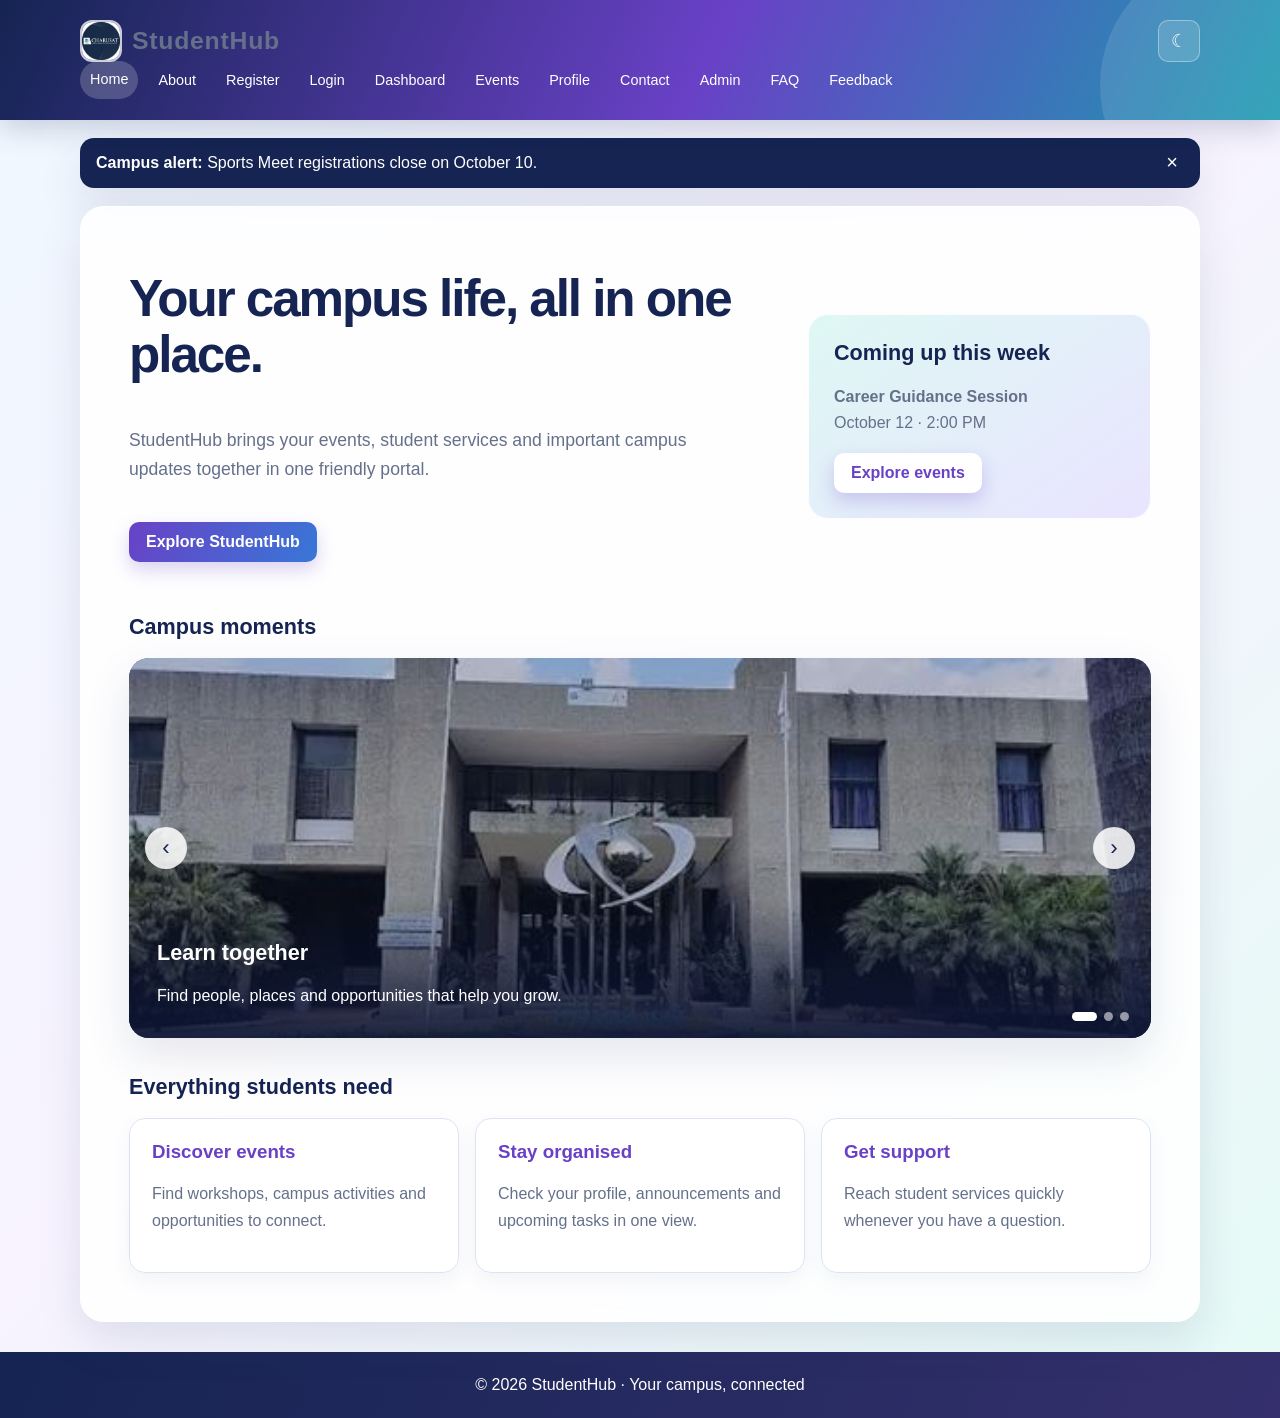
==== pages/index.html @ 4dd8787b "Practical 4 done" ====
<!doctype html>
<html lang="en">
<head>
    <meta charset="utf-8">
    <meta name="viewport" content="width=device-width,initial-scale=1">
    <title>Home | StudentHub</title>
    <link rel="stylesheet" href="../css/style.css">
</head>
<body>
    <header>
        <div class="header-row">
            <div class="brand"><img class="brand-logo" src="../images/logo.jpeg" alt="StudentHub logo"><p class="site-name">StudentHub</p></div>
            <div class="header-actions"><button class="icon-button" type="button" data-theme-toggle aria-label="Switch color theme">☾</button><button class="menu-toggle" type="button" data-menu-toggle aria-expanded="false">☰ Menu</button></div>
        </div>
        <nav class="site-nav" aria-label="Main navigation"><ul><li><a href="index.html" aria-current="page">Home</a></li><li><a href="about.html">About</a></li><li><a href="register.html">Register</a></li><li><a href="login.html">Login</a></li><li><a href="dashboard.html">Dashboard</a></li><li><a href="events.html">Events</a></li><li><a href="profile.html">Profile</a></li><li><a href="contact.html">Contact</a></li><li><a href="admin.html">Admin</a></li><li><a href="faq.html">FAQ</a></li><li><a href="feedback.html">Feedback</a></li></ul></nav>
    </header>
    <section class="announcement" aria-label="Important announcement"><p><strong>Campus alert:</strong> Sports Meet registrations close on October 10.</p><button type="button" data-dismiss-banner aria-label="Dismiss announcement">×</button></section>
    <main>
        <section class="hero">
            <div class="hero-text"><h1>Your campus life, all in one place.</h1><p>StudentHub brings your events, student services and important campus updates together in one friendly portal.</p><button class="button" type="button" data-open-modal>Explore StudentHub</button></div>
            <aside class="hero-box"><h2>Coming up this week</h2><p><strong>Career Guidance Session</strong><br>October 12 · 2:00 PM</p><a class="button button--light" href="events.html">Explore events</a></aside>
        </section>
        <section class="section" aria-labelledby="slider-heading">
            <h2 id="slider-heading">Campus moments</h2>
            <div class="slider" aria-label="Campus image slider">
                <article class="slide is-active"><img src="../images/image_main.jpeg" alt="Students collaborating on campus"><div class="slide-content"><h2>Learn together</h2><p>Find people, places and opportunities that help you grow.</p></div></article>
                <article class="slide"><img src="../images/image1.jpeg" alt="Campus activity"><div class="slide-content"><h2>Take part</h2><p>Explore workshops, activities and events built for students.</p></div></article>
                <article class="slide"><img src="../images/image2.avif" alt="Student community"><div class="slide-content"><h2>Stay connected</h2><p>Keep important campus information close at hand.</p></div></article>
                <button class="slider-control prev" type="button" data-slider-prev aria-label="Previous image">‹</button><button class="slider-control next" type="button" data-slider-next aria-label="Next image">›</button>
                <div class="slider-dots" aria-label="Choose slide"><button class="slider-dot is-active" type="button" aria-label="Show first image"></button><button class="slider-dot" type="button" aria-label="Show second image"></button><button class="slider-dot" type="button" aria-label="Show third image"></button></div>
            </div>
        </section>
        <section class="section"><h2>Everything students need</h2><div class="grid"><article class="card"><h3>Discover events</h3><p>Find workshops, campus activities and opportunities to connect.</p></article><article class="card"><h3>Stay organised</h3><p>Check your profile, announcements and upcoming tasks in one view.</p></article><article class="card"><h3>Get support</h3><p>Reach student services quickly whenever you have a question.</p></article></div></section>
    </main>
    <div class="modal" role="dialog" aria-modal="true" aria-labelledby="modal-title"><div class="modal-dialog"><button class="modal-close" type="button" data-close-modal aria-label="Close popup">×</button><h2 id="modal-title">Welcome to StudentHub</h2><p>Use StudentHub to discover campus events, manage your profile and access support when you need it.</p><a class="button" href="register.html">Create account</a></div></div>
    <footer>&copy; 2026 StudentHub</footer>
    <script src="../js/script.js"></script>
</body>
</html>
---- css/style.css ----
:root {
    --ink: #17203a;
    --muted: #65708a;
    --navy: #152452;
    --violet: #6941c6;
    --aqua: #13b8a6;
    --surface: rgba(255, 255, 255, 0.88);
    --line: #dce4f2;
    --shadow: 0 18px 45px rgba(43, 58, 100, 0.12);
}

* { box-sizing: border-box; }
html { scroll-behavior: smooth; }
body { min-height: 100vh; margin: 0; font-family: "Segoe UI", Arial, sans-serif; color: var(--ink); background: linear-gradient(135deg, #eff8ff 0%, #f8f3ff 48%, #e5fbf6 100%); }
header { position: relative; overflow: hidden; padding: 20px max(24px, calc((100% - 1120px) / 2)); color: #fff; background: linear-gradient(115deg, var(--navy), var(--violet) 55%, #1b9ab0); box-shadow: 0 8px 28px rgba(22, 36, 82, 0.2); }
header::after { position: absolute; inset: auto -80px -95px auto; width: 260px; height: 260px; border-radius: 50%; background: rgba(255, 255, 255, 0.11); content: ""; }
.site-name { position: relative; z-index: 1; margin: 0 0 12px; font-size: 1.55rem; font-weight: 800; letter-spacing: 0.03em; }
nav { position: relative; z-index: 1; }
nav ul { display: flex; flex-wrap: wrap; gap: 7px 10px; margin: 0; padding: 0; list-style: none; }
nav a { display: block; padding: 7px 10px; border-radius: 999px; color: #fff; font-size: 0.9rem; text-decoration: none; transition: background 160ms ease, transform 160ms ease; }
nav a:hover, nav a[aria-current="page"] { background: rgba(255, 255, 255, 0.2); transform: translateY(-1px); }
main { width: min(1120px, calc(100% - 32px)); min-height: 70vh; margin: 30px auto; padding: clamp(24px, 5vw, 48px); border: 1px solid rgba(255, 255, 255, 0.85); border-radius: 24px; background: var(--surface); box-shadow: var(--shadow); backdrop-filter: blur(8px); }
h1, h2, h3 { color: var(--navy); }
h1 { margin-top: 0; font-size: clamp(2rem, 4vw, 3.25rem); line-height: 1.1; letter-spacing: -0.04em; }
h2 { margin-top: 0; font-size: 1.35rem; }
h3 { margin-top: 0; }
p, li { line-height: 1.65; }
p { color: var(--muted); }
.button { display: inline-block; padding: 11px 17px; border: 0; border-radius: 10px; background: linear-gradient(120deg, var(--violet), #3877d7); box-shadow: 0 8px 18px rgba(105, 65, 198, 0.24); color: #fff; font: inherit; font-weight: 700; text-decoration: none; cursor: pointer; transition: transform 160ms ease, box-shadow 160ms ease; }
.button:hover { transform: translateY(-2px); box-shadow: 0 12px 22px rgba(105, 65, 198, 0.32); }
.button--light { background: #fff; color: var(--violet); }
.hero { display: grid; gap: 28px; align-items: center; padding: 16px 0; }
.hero-text p { max-width: 620px; font-size: 1.1rem; }
.hero-box { padding: 26px; border-radius: 20px; background: linear-gradient(145deg, #def8f4, #e9e4ff); box-shadow: inset 0 0 0 1px rgba(255, 255, 255, 0.9); }
.grid, .stats { display: grid; grid-template-columns: 1fr; gap: 16px; }
.section { margin-top: 36px; }
.two-column, .dashboard-layout { display: grid; grid-template-columns: 1fr; gap: 22px; }
.card, .form-box, .side-menu { padding: 22px; border: 1px solid var(--line); border-radius: 16px; background: rgba(255, 255, 255, 0.82); box-shadow: 0 8px 20px rgba(46, 67, 113, 0.06); }
.card { transition: transform 160ms ease, box-shadow 160ms ease; }
.card:hover { transform: translateY(-3px); box-shadow: 0 15px 30px rgba(46, 67, 113, 0.12); }
.card h3 { color: var(--violet); }
.form-box { max-width: 760px; }
.form-grid { display: grid; grid-template-columns: 1fr; gap: 0 18px; }
label { display: block; margin-top: 15px; color: var(--navy); font-weight: 700; }
input, select, textarea { width: 100%; margin-top: 6px; padding: 11px 12px; border: 1px solid #c9d3e5; border-radius: 9px; outline: none; background: #fff; color: var(--ink); font: inherit; }
input:focus, select:focus, textarea:focus { border-color: var(--violet); box-shadow: 0 0 0 4px rgba(105, 65, 198, 0.13); }
textarea { min-height: 110px; resize: vertical; }
button { margin-top: 20px; }
.side-menu a { display: block; margin-top: 4px; padding: 10px; border-radius: 8px; color: var(--violet); font-weight: 600; text-decoration: none; }
.side-menu a:hover { background: #f0edff; }
.stat { padding: 20px; border-radius: 15px; background: linear-gradient(135deg, #e2f8f4, #eee9ff); color: var(--navy); }
.stat strong { display: block; font-size: 2rem; color: var(--violet); }
.event { display: grid; grid-template-columns: 76px 1fr; gap: 16px; align-items: center; }
.event-date { padding: 12px 6px; border-radius: 13px; background: linear-gradient(145deg, var(--violet), #3b86d8); color: #fff; font-weight: 800; text-align: center; }
.event-date span { display: block; font-size: 1.55rem; }
.notice { margin: 18px 0; padding: 12px 16px; border-left: 4px solid var(--aqua); border-radius: 8px; background: #e8fbf7; color: #155e5b; }
.form-message { margin-top: 14px; color: #087d70; font-weight: 700; }
footer { padding: 24px; color: #fff; text-align: center; background: linear-gradient(110deg, var(--navy), #35306d); }
@media (min-width: 680px) { .hero { grid-template-columns: 1.3fr 0.7fr; gap: 42px; } .grid { grid-template-columns: repeat(3, 1fr); } .two-column { grid-template-columns: 1fr 1fr; } .form-grid { grid-template-columns: 1fr 1fr; } .form-grid .full { grid-column: 1 / -1; } .stats { grid-template-columns: repeat(3, 1fr); } .dashboard-layout { grid-template-columns: 210px 1fr; } .event { grid-template-columns: 80px 1fr auto; } }
@media (max-width: 560px) { main { width: 100%; margin: 0; border-radius: 0; } nav ul { gap: 2px; } nav a { padding: 6px 7px; font-size: 0.82rem; } }

/* Practical 4 interactive components */
.header-row { position: relative; z-index: 2; display: flex; align-items: center; justify-content: space-between; gap: 16px; }
.brand { display: flex; align-items: center; gap: 10px; }
.brand-logo { width: 42px; height: 42px; border: 2px solid rgba(255, 255, 255, 0.75); border-radius: 12px; object-fit: cover; }
.brand .site-name { margin: 0; }
.header-actions { display: flex; align-items: center; gap: 8px; }
.icon-button, .menu-toggle { border: 1px solid rgba(255, 255, 255, 0.36); border-radius: 10px; background: rgba(255, 255, 255, 0.14); color: #fff; font: inherit; cursor: pointer; }
.icon-button { width: 42px; height: 42px; margin: 0; font-size: 1.15rem; }
.menu-toggle { display: none; margin: 0; padding: 10px 12px; font-weight: 700; }
.announcement { display: flex; align-items: center; justify-content: space-between; gap: 16px; width: min(1120px, calc(100% - 32px)); margin: 18px auto -12px; padding: 12px 16px; border-radius: 14px; background: #152452; box-shadow: var(--shadow); color: #fff; }
.announcement p { margin: 0; color: #fff; }
.announcement button { margin: 0; border: 0; background: transparent; color: #fff; font-size: 1.25rem; cursor: pointer; }
.slider { position: relative; overflow: hidden; border-radius: 20px; background: var(--navy); box-shadow: var(--shadow); }
.slide { display: none; position: relative; min-height: 380px; animation: fade-slide 420ms ease; }
.slide.is-active { display: block; }
.slide img { width: 100%; height: 380px; display: block; object-fit: cover; opacity: 0.75; }
.slide-content { position: absolute; inset: auto 0 0; padding: 42px 28px 28px; background: linear-gradient(transparent, rgba(12, 21, 54, 0.9)); color: #fff; }
.slide-content h2, .slide-content p { color: #fff; }
.slide-content p { margin-bottom: 0; }
.slider-control { position: absolute; top: 50%; z-index: 1; width: 42px; height: 42px; margin: -21px 0 0; border: 0; border-radius: 50%; background: rgba(255, 255, 255, 0.86); color: var(--navy); font-size: 1.4rem; cursor: pointer; }
.slider-control:hover { background: #fff; }
.slider-control.prev { left: 16px; }.slider-control.next { right: 16px; }
.slider-dots { position: absolute; z-index: 1; right: 22px; bottom: 17px; display: flex; gap: 7px; }
.slider-dot { width: 9px; height: 9px; margin: 0; padding: 0; border: 0; border-radius: 50%; background: rgba(255, 255, 255, 0.55); cursor: pointer; }.slider-dot.is-active { width: 25px; border-radius: 8px; background: #fff; }
.modal { position: fixed; inset: 0; z-index: 10; display: grid; place-items: center; padding: 20px; background: rgba(9, 17, 43, 0.62); opacity: 0; pointer-events: none; transition: opacity 180ms ease; }
.modal.is-open { opacity: 1; pointer-events: auto; }
.modal-dialog { position: relative; width: min(500px, 100%); padding: 34px; border-radius: 20px; background: #fff; box-shadow: 0 24px 70px rgba(0, 0, 0, 0.27); transform: translateY(12px); transition: transform 180ms ease; }.modal.is-open .modal-dialog { transform: translateY(0); }
.modal-close { position: absolute; top: 10px; right: 12px; margin: 0; border: 0; background: transparent; color: var(--navy); font-size: 1.6rem; cursor: pointer; }
.faq-list { display: grid; gap: 12px; }.faq-item { overflow: hidden; border: 1px solid var(--line); border-radius: 14px; background: #fff; }.faq-question { display: flex; align-items: center; justify-content: space-between; width: 100%; margin: 0; padding: 18px 20px; border: 0; background: transparent; color: var(--navy); font: inherit; font-weight: 750; text-align: left; cursor: pointer; }.faq-question span { font-size: 1.4rem; }.faq-answer { display: grid; grid-template-rows: 0fr; transition: grid-template-rows 220ms ease; }.faq-answer > div { overflow: hidden; }.faq-answer p { margin: 0; padding: 0 20px 0; }.faq-item.is-open .faq-answer { grid-template-rows: 1fr; }.faq-item.is-open .faq-answer p { padding-bottom: 18px; }
body.dark-theme { --ink: #ebefff; --muted: #bdc7e2; --navy: #e7eaff; --violet: #aa8cff; --aqua: #56dfce; --surface: rgba(25, 31, 64, 0.9); --line: #414d77; background: linear-gradient(135deg, #0f1631, #231641 55%, #0b3d42); }.dark-theme .card, .dark-theme .form-box, .dark-theme .side-menu, .dark-theme .faq-item, .dark-theme .modal-dialog { background: #20294d; }.dark-theme input, .dark-theme select, .dark-theme textarea { background: #151d3c; color: #eef1ff; }.dark-theme .hero-box, .dark-theme .stat { background: linear-gradient(145deg, #193f55, #3b2b64); }.dark-theme .button--light { background: #f4f2ff; color: #4d2eac; }
.dark-theme header { background: linear-gradient(115deg, #080e25, #382069 55%, #075f68); }
@keyframes fade-slide { from { opacity: 0; transform: scale(1.015); } to { opacity: 1; transform: scale(1); } }
@media (max-width: 680px) { .menu-toggle { display: block; }.site-nav { display: none; }.site-nav.is-open { display: block; margin-top: 14px; }.site-nav ul { display: grid; grid-template-columns: repeat(2, 1fr); }.site-nav a { border-radius: 8px; }.slide, .slide img { min-height: 300px; height: 300px; } }
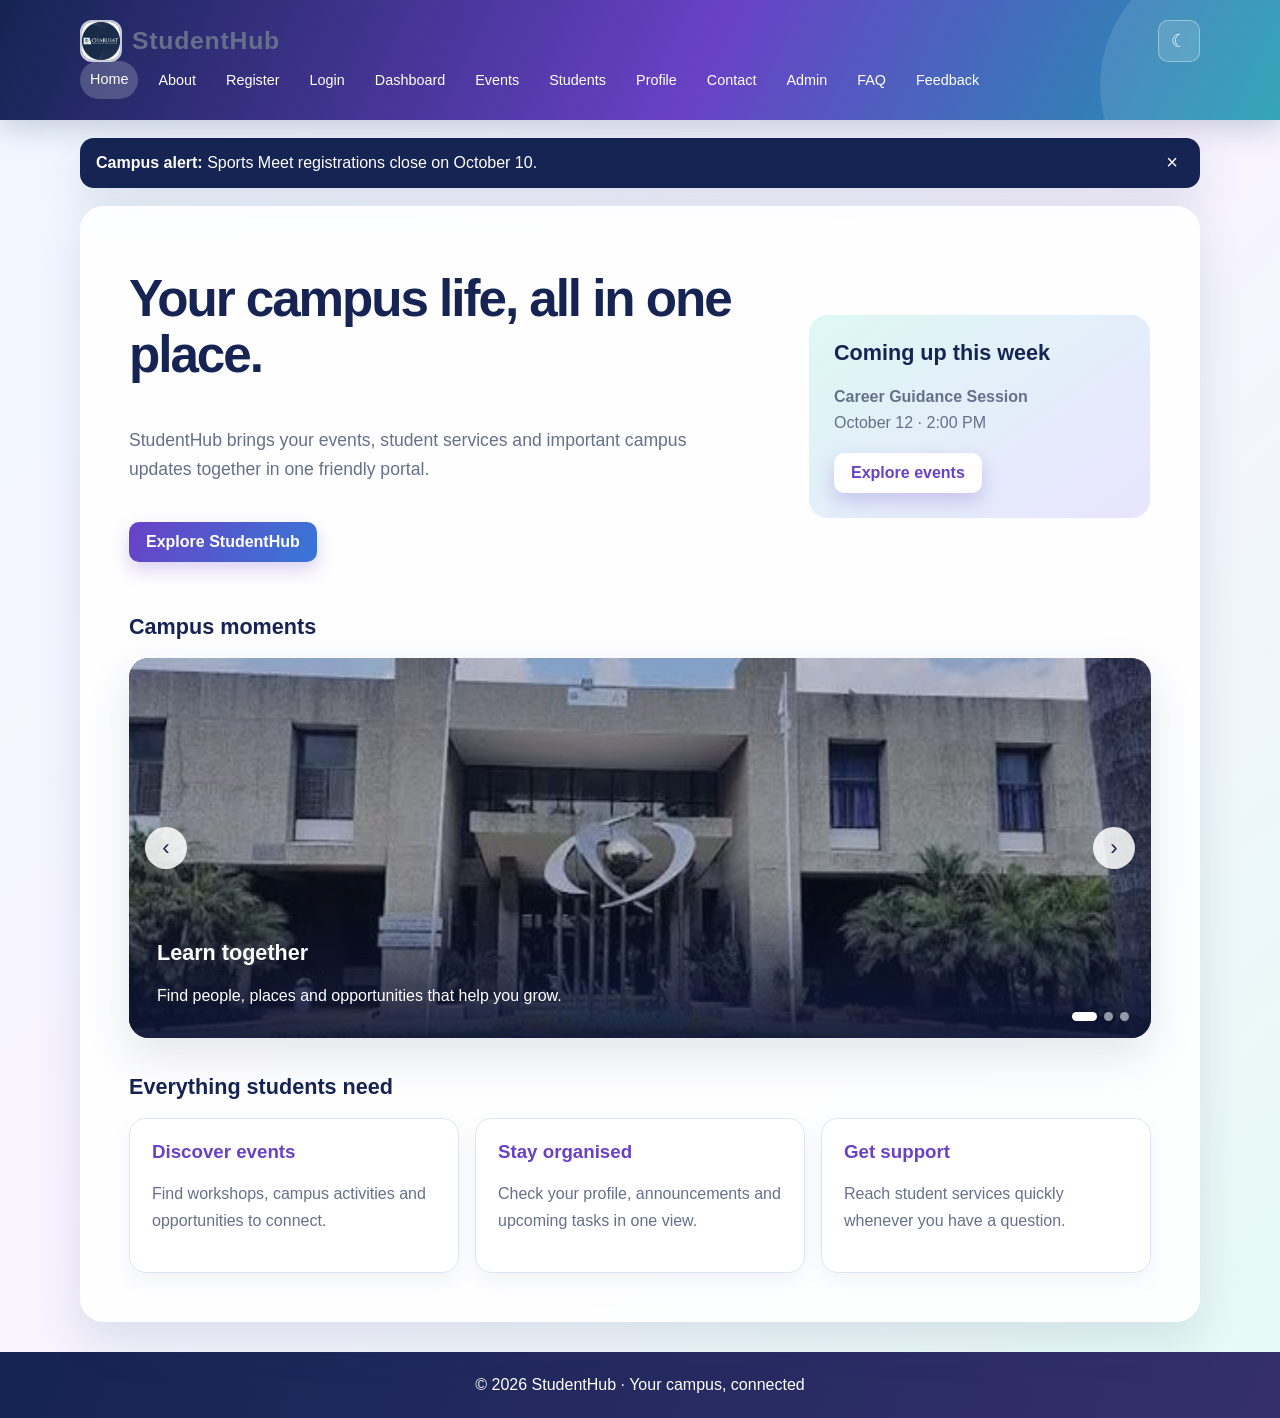
==== commit f5a1dd5d: "Practical 6 done" ====
--- a/pages/index.html
+++ b/pages/index.html
@@ -12,7 +12,7 @@
             <div class="brand"><img class="brand-logo" src="../images/logo.jpeg" alt="StudentHub logo"><p class="site-name">StudentHub</p></div>
             <div class="header-actions"><button class="icon-button" type="button" data-theme-toggle aria-label="Switch color theme">☾</button><button class="menu-toggle" type="button" data-menu-toggle aria-expanded="false">☰ Menu</button></div>
         </div>
-        <nav class="site-nav" aria-label="Main navigation"><ul><li><a href="index.html" aria-current="page">Home</a></li><li><a href="about.html">About</a></li><li><a href="register.html">Register</a></li><li><a href="login.html">Login</a></li><li><a href="dashboard.html">Dashboard</a></li><li><a href="events.html">Events</a></li><li><a href="profile.html">Profile</a></li><li><a href="contact.html">Contact</a></li><li><a href="admin.html">Admin</a></li><li><a href="faq.html">FAQ</a></li><li><a href="feedback.html">Feedback</a></li></ul></nav>
+        <nav class="site-nav" aria-label="Main navigation"><ul><li><a href="index.html" aria-current="page">Home</a></li><li><a href="about.html">About</a></li><li><a href="register.html">Register</a></li><li><a href="login.html">Login</a></li><li><a href="dashboard.html">Dashboard</a></li><li><a href="events.html">Events</a></li><li><a href="students.html">Students</a></li><li><a href="profile.html">Profile</a></li><li><a href="contact.html">Contact</a></li><li><a href="admin.html">Admin</a></li><li><a href="faq.html">FAQ</a></li><li><a href="feedback.html">Feedback</a></li></ul></nav>
     </header>
     <section class="announcement" aria-label="Important announcement"><p><strong>Campus alert:</strong> Sports Meet registrations close on October 10.</p><button type="button" data-dismiss-banner aria-label="Dismiss announcement">×</button></section>
     <main>
--- a/css/style.css
+++ b/css/style.css
@@ -9,86 +9,1018 @@
     --shadow: 0 18px 45px rgba(43, 58, 100, 0.12);
 }
 
-* { box-sizing: border-box; }
-html { scroll-behavior: smooth; }
-body { min-height: 100vh; margin: 0; font-family: "Segoe UI", Arial, sans-serif; color: var(--ink); background: linear-gradient(135deg, #eff8ff 0%, #f8f3ff 48%, #e5fbf6 100%); }
-header { position: relative; overflow: hidden; padding: 20px max(24px, calc((100% - 1120px) / 2)); color: #fff; background: linear-gradient(115deg, var(--navy), var(--violet) 55%, #1b9ab0); box-shadow: 0 8px 28px rgba(22, 36, 82, 0.2); }
-header::after { position: absolute; inset: auto -80px -95px auto; width: 260px; height: 260px; border-radius: 50%; background: rgba(255, 255, 255, 0.11); content: ""; }
-.site-name { position: relative; z-index: 1; margin: 0 0 12px; font-size: 1.55rem; font-weight: 800; letter-spacing: 0.03em; }
-nav { position: relative; z-index: 1; }
-nav ul { display: flex; flex-wrap: wrap; gap: 7px 10px; margin: 0; padding: 0; list-style: none; }
-nav a { display: block; padding: 7px 10px; border-radius: 999px; color: #fff; font-size: 0.9rem; text-decoration: none; transition: background 160ms ease, transform 160ms ease; }
-nav a:hover, nav a[aria-current="page"] { background: rgba(255, 255, 255, 0.2); transform: translateY(-1px); }
-main { width: min(1120px, calc(100% - 32px)); min-height: 70vh; margin: 30px auto; padding: clamp(24px, 5vw, 48px); border: 1px solid rgba(255, 255, 255, 0.85); border-radius: 24px; background: var(--surface); box-shadow: var(--shadow); backdrop-filter: blur(8px); }
-h1, h2, h3 { color: var(--navy); }
-h1 { margin-top: 0; font-size: clamp(2rem, 4vw, 3.25rem); line-height: 1.1; letter-spacing: -0.04em; }
-h2 { margin-top: 0; font-size: 1.35rem; }
-h3 { margin-top: 0; }
-p, li { line-height: 1.65; }
-p { color: var(--muted); }
-.button { display: inline-block; padding: 11px 17px; border: 0; border-radius: 10px; background: linear-gradient(120deg, var(--violet), #3877d7); box-shadow: 0 8px 18px rgba(105, 65, 198, 0.24); color: #fff; font: inherit; font-weight: 700; text-decoration: none; cursor: pointer; transition: transform 160ms ease, box-shadow 160ms ease; }
-.button:hover { transform: translateY(-2px); box-shadow: 0 12px 22px rgba(105, 65, 198, 0.32); }
-.button--light { background: #fff; color: var(--violet); }
-.hero { display: grid; gap: 28px; align-items: center; padding: 16px 0; }
-.hero-text p { max-width: 620px; font-size: 1.1rem; }
-.hero-box { padding: 26px; border-radius: 20px; background: linear-gradient(145deg, #def8f4, #e9e4ff); box-shadow: inset 0 0 0 1px rgba(255, 255, 255, 0.9); }
-.grid, .stats { display: grid; grid-template-columns: 1fr; gap: 16px; }
-.section { margin-top: 36px; }
-.two-column, .dashboard-layout { display: grid; grid-template-columns: 1fr; gap: 22px; }
-.card, .form-box, .side-menu { padding: 22px; border: 1px solid var(--line); border-radius: 16px; background: rgba(255, 255, 255, 0.82); box-shadow: 0 8px 20px rgba(46, 67, 113, 0.06); }
-.card { transition: transform 160ms ease, box-shadow 160ms ease; }
-.card:hover { transform: translateY(-3px); box-shadow: 0 15px 30px rgba(46, 67, 113, 0.12); }
-.card h3 { color: var(--violet); }
-.form-box { max-width: 760px; }
-.form-grid { display: grid; grid-template-columns: 1fr; gap: 0 18px; }
-label { display: block; margin-top: 15px; color: var(--navy); font-weight: 700; }
-input, select, textarea { width: 100%; margin-top: 6px; padding: 11px 12px; border: 1px solid #c9d3e5; border-radius: 9px; outline: none; background: #fff; color: var(--ink); font: inherit; }
-input:focus, select:focus, textarea:focus { border-color: var(--violet); box-shadow: 0 0 0 4px rgba(105, 65, 198, 0.13); }
-textarea { min-height: 110px; resize: vertical; }
-button { margin-top: 20px; }
-.side-menu a { display: block; margin-top: 4px; padding: 10px; border-radius: 8px; color: var(--violet); font-weight: 600; text-decoration: none; }
-.side-menu a:hover { background: #f0edff; }
-.stat { padding: 20px; border-radius: 15px; background: linear-gradient(135deg, #e2f8f4, #eee9ff); color: var(--navy); }
-.stat strong { display: block; font-size: 2rem; color: var(--violet); }
-.event { display: grid; grid-template-columns: 76px 1fr; gap: 16px; align-items: center; }
-.event-date { padding: 12px 6px; border-radius: 13px; background: linear-gradient(145deg, var(--violet), #3b86d8); color: #fff; font-weight: 800; text-align: center; }
-.event-date span { display: block; font-size: 1.55rem; }
-.notice { margin: 18px 0; padding: 12px 16px; border-left: 4px solid var(--aqua); border-radius: 8px; background: #e8fbf7; color: #155e5b; }
-.form-message { margin-top: 14px; color: #087d70; font-weight: 700; }
-footer { padding: 24px; color: #fff; text-align: center; background: linear-gradient(110deg, var(--navy), #35306d); }
-@media (min-width: 680px) { .hero { grid-template-columns: 1.3fr 0.7fr; gap: 42px; } .grid { grid-template-columns: repeat(3, 1fr); } .two-column { grid-template-columns: 1fr 1fr; } .form-grid { grid-template-columns: 1fr 1fr; } .form-grid .full { grid-column: 1 / -1; } .stats { grid-template-columns: repeat(3, 1fr); } .dashboard-layout { grid-template-columns: 210px 1fr; } .event { grid-template-columns: 80px 1fr auto; } }
-@media (max-width: 560px) { main { width: 100%; margin: 0; border-radius: 0; } nav ul { gap: 2px; } nav a { padding: 6px 7px; font-size: 0.82rem; } }
+* {
+    box-sizing: border-box;
+}
+
+html {
+    scroll-behavior: smooth;
+}
+
+body {
+    min-height: 100vh;
+    margin: 0;
+    font-family: "Segoe UI", Arial, sans-serif;
+    color: var(--ink);
+    background: linear-gradient(135deg, #eff8ff 0%, #f8f3ff 48%, #e5fbf6 100%);
+}
+
+header {
+    position: relative;
+    overflow: hidden;
+    padding: 20px max(24px, calc((100% - 1120px) / 2));
+    color: #fff;
+    background: linear-gradient(115deg, var(--navy), var(--violet) 55%, #1b9ab0);
+    box-shadow: 0 8px 28px rgba(22, 36, 82, 0.2);
+}
+
+header::after {
+    position: absolute;
+    inset: auto -80px -95px auto;
+    width: 260px;
+    height: 260px;
+    border-radius: 50%;
+    background: rgba(255, 255, 255, 0.11);
+    content: "";
+}
+
+.site-name {
+    position: relative;
+    z-index: 1;
+    margin: 0 0 12px;
+    font-size: 1.55rem;
+    font-weight: 800;
+    letter-spacing: 0.03em;
+}
+
+nav {
+    position: relative;
+    z-index: 1;
+}
+
+nav ul {
+    display: flex;
+    flex-wrap: wrap;
+    gap: 7px 10px;
+    margin: 0;
+    padding: 0;
+    list-style: none;
+}
+
+nav a {
+    display: block;
+    padding: 7px 10px;
+    border-radius: 999px;
+    color: #fff;
+    font-size: 0.9rem;
+    text-decoration: none;
+    transition: background 160ms ease, transform 160ms ease;
+}
+
+nav a:hover,
+nav a[aria-current="page"] {
+    background: rgba(255, 255, 255, 0.2);
+    transform: translateY(-1px);
+}
+
+main {
+    width: min(1120px, calc(100% - 32px));
+    min-height: 70vh;
+    margin: 30px auto;
+    padding: clamp(24px, 5vw, 48px);
+    border: 1px solid rgba(255, 255, 255, 0.85);
+    border-radius: 24px;
+    background: var(--surface);
+    box-shadow: var(--shadow);
+    backdrop-filter: blur(8px);
+}
+
+h1,
+h2,
+h3 {
+    color: var(--navy);
+}
+
+h1 {
+    margin-top: 0;
+    font-size: clamp(2rem, 4vw, 3.25rem);
+    line-height: 1.1;
+    letter-spacing: -0.04em;
+}
+
+h2 {
+    margin-top: 0;
+    font-size: 1.35rem;
+}
+
+h3 {
+    margin-top: 0;
+}
+
+p,
+li {
+    line-height: 1.65;
+}
+
+p {
+    color: var(--muted);
+}
+
+.button {
+    display: inline-block;
+    padding: 11px 17px;
+    border: 0;
+    border-radius: 10px;
+    background: linear-gradient(120deg, var(--violet), #3877d7);
+    box-shadow: 0 8px 18px rgba(105, 65, 198, 0.24);
+    color: #fff;
+    font: inherit;
+    font-weight: 700;
+    text-decoration: none;
+    cursor: pointer;
+    transition: transform 160ms ease, box-shadow 160ms ease;
+}
+
+.button:hover {
+    transform: translateY(-2px);
+    box-shadow: 0 12px 22px rgba(105, 65, 198, 0.32);
+}
+
+.button--light {
+    background: #fff;
+    color: var(--violet);
+}
+
+.hero {
+    display: grid;
+    gap: 28px;
+    align-items: center;
+    padding: 16px 0;
+}
+
+.hero-text p {
+    max-width: 620px;
+    font-size: 1.1rem;
+}
+
+.hero-box {
+    padding: 26px;
+    border-radius: 20px;
+    background: linear-gradient(145deg, #def8f4, #e9e4ff);
+    box-shadow: inset 0 0 0 1px rgba(255, 255, 255, 0.9);
+}
+
+.grid,
+.stats {
+    display: grid;
+    grid-template-columns: 1fr;
+    gap: 16px;
+}
+
+.section {
+    margin-top: 36px;
+}
+
+.two-column,
+.dashboard-layout {
+    display: grid;
+    grid-template-columns: 1fr;
+    gap: 22px;
+}
+
+.card,
+.form-box,
+.side-menu {
+    padding: 22px;
+    border: 1px solid var(--line);
+    border-radius: 16px;
+    background: rgba(255, 255, 255, 0.82);
+    box-shadow: 0 8px 20px rgba(46, 67, 113, 0.06);
+}
+
+.card {
+    transition: transform 160ms ease, box-shadow 160ms ease;
+}
+
+.card:hover {
+    transform: translateY(-3px);
+    box-shadow: 0 15px 30px rgba(46, 67, 113, 0.12);
+}
+
+.card h3 {
+    color: var(--violet);
+}
+
+.form-box {
+    max-width: 760px;
+}
+
+.form-grid {
+    display: grid;
+    grid-template-columns: 1fr;
+    gap: 0 18px;
+}
+
+label {
+    display: block;
+    margin-top: 15px;
+    color: var(--navy);
+    font-weight: 700;
+}
+
+input,
+select,
+textarea {
+    width: 100%;
+    margin-top: 6px;
+    padding: 11px 12px;
+    border: 1px solid #c9d3e5;
+    border-radius: 9px;
+    outline: none;
+    background: #fff;
+    color: var(--ink);
+    font: inherit;
+}
+
+input:focus,
+select:focus,
+textarea:focus {
+    border-color: var(--violet);
+    box-shadow: 0 0 0 4px rgba(105, 65, 198, 0.13);
+}
+
+textarea {
+    min-height: 110px;
+    resize: vertical;
+}
+
+button {
+    margin-top: 20px;
+}
+
+.side-menu a {
+    display: block;
+    margin-top: 4px;
+    padding: 10px;
+    border-radius: 8px;
+    color: var(--violet);
+    font-weight: 600;
+    text-decoration: none;
+}
+
+.side-menu a:hover {
+    background: #f0edff;
+}
+
+.stat {
+    padding: 20px;
+    border-radius: 15px;
+    background: linear-gradient(135deg, #e2f8f4, #eee9ff);
+    color: var(--navy);
+}
+
+.stat strong {
+    display: block;
+    font-size: 2rem;
+    color: var(--violet);
+}
+
+.event {
+    display: grid;
+    grid-template-columns: 76px 1fr;
+    gap: 16px;
+    align-items: center;
+}
+
+.event-date {
+    padding: 12px 6px;
+    border-radius: 13px;
+    background: linear-gradient(145deg, var(--violet), #3b86d8);
+    color: #fff;
+    font-weight: 800;
+    text-align: center;
+}
+
+.event-date span {
+    display: block;
+    font-size: 1.55rem;
+}
+
+.notice {
+    margin: 18px 0;
+    padding: 12px 16px;
+    border-left: 4px solid var(--aqua);
+    border-radius: 8px;
+    background: #e8fbf7;
+    color: #155e5b;
+}
+
+.form-message {
+    margin-top: 14px;
+    color: #087d70;
+    font-weight: 700;
+}
+
+footer {
+    padding: 24px;
+    color: #fff;
+    text-align: center;
+    background: linear-gradient(110deg, var(--navy), #35306d);
+}
+
+@media (min-width: 680px) {
+    .hero {
+        grid-template-columns: 1.3fr 0.7fr;
+        gap: 42px;
+    }
+
+    .grid {
+        grid-template-columns: repeat(3, 1fr);
+    }
+
+    .two-column {
+        grid-template-columns: 1fr 1fr;
+    }
+
+    .form-grid {
+        grid-template-columns: 1fr 1fr;
+    }
+
+    .form-grid .full {
+        grid-column: 1 / -1;
+    }
+
+    .stats {
+        grid-template-columns: repeat(3, 1fr);
+    }
+
+    .dashboard-layout {
+        grid-template-columns: 210px 1fr;
+    }
+
+    .event {
+        grid-template-columns: 80px 1fr auto;
+    }
+}
+
+@media (max-width: 560px) {
+    main {
+        width: 100%;
+        margin: 0;
+        border-radius: 0;
+    }
+
+    nav ul {
+        gap: 2px;
+    }
+
+    nav a {
+        padding: 6px 7px;
+        font-size: 0.82rem;
+    }
+}
 
 /* Practical 4 interactive components */
-.header-row { position: relative; z-index: 2; display: flex; align-items: center; justify-content: space-between; gap: 16px; }
-.brand { display: flex; align-items: center; gap: 10px; }
-.brand-logo { width: 42px; height: 42px; border: 2px solid rgba(255, 255, 255, 0.75); border-radius: 12px; object-fit: cover; }
-.brand .site-name { margin: 0; }
-.header-actions { display: flex; align-items: center; gap: 8px; }
-.icon-button, .menu-toggle { border: 1px solid rgba(255, 255, 255, 0.36); border-radius: 10px; background: rgba(255, 255, 255, 0.14); color: #fff; font: inherit; cursor: pointer; }
-.icon-button { width: 42px; height: 42px; margin: 0; font-size: 1.15rem; }
-.menu-toggle { display: none; margin: 0; padding: 10px 12px; font-weight: 700; }
-.announcement { display: flex; align-items: center; justify-content: space-between; gap: 16px; width: min(1120px, calc(100% - 32px)); margin: 18px auto -12px; padding: 12px 16px; border-radius: 14px; background: #152452; box-shadow: var(--shadow); color: #fff; }
-.announcement p { margin: 0; color: #fff; }
-.announcement button { margin: 0; border: 0; background: transparent; color: #fff; font-size: 1.25rem; cursor: pointer; }
-.slider { position: relative; overflow: hidden; border-radius: 20px; background: var(--navy); box-shadow: var(--shadow); }
-.slide { display: none; position: relative; min-height: 380px; animation: fade-slide 420ms ease; }
-.slide.is-active { display: block; }
-.slide img { width: 100%; height: 380px; display: block; object-fit: cover; opacity: 0.75; }
-.slide-content { position: absolute; inset: auto 0 0; padding: 42px 28px 28px; background: linear-gradient(transparent, rgba(12, 21, 54, 0.9)); color: #fff; }
-.slide-content h2, .slide-content p { color: #fff; }
-.slide-content p { margin-bottom: 0; }
-.slider-control { position: absolute; top: 50%; z-index: 1; width: 42px; height: 42px; margin: -21px 0 0; border: 0; border-radius: 50%; background: rgba(255, 255, 255, 0.86); color: var(--navy); font-size: 1.4rem; cursor: pointer; }
-.slider-control:hover { background: #fff; }
-.slider-control.prev { left: 16px; }.slider-control.next { right: 16px; }
-.slider-dots { position: absolute; z-index: 1; right: 22px; bottom: 17px; display: flex; gap: 7px; }
-.slider-dot { width: 9px; height: 9px; margin: 0; padding: 0; border: 0; border-radius: 50%; background: rgba(255, 255, 255, 0.55); cursor: pointer; }.slider-dot.is-active { width: 25px; border-radius: 8px; background: #fff; }
-.modal { position: fixed; inset: 0; z-index: 10; display: grid; place-items: center; padding: 20px; background: rgba(9, 17, 43, 0.62); opacity: 0; pointer-events: none; transition: opacity 180ms ease; }
-.modal.is-open { opacity: 1; pointer-events: auto; }
-.modal-dialog { position: relative; width: min(500px, 100%); padding: 34px; border-radius: 20px; background: #fff; box-shadow: 0 24px 70px rgba(0, 0, 0, 0.27); transform: translateY(12px); transition: transform 180ms ease; }.modal.is-open .modal-dialog { transform: translateY(0); }
-.modal-close { position: absolute; top: 10px; right: 12px; margin: 0; border: 0; background: transparent; color: var(--navy); font-size: 1.6rem; cursor: pointer; }
-.faq-list { display: grid; gap: 12px; }.faq-item { overflow: hidden; border: 1px solid var(--line); border-radius: 14px; background: #fff; }.faq-question { display: flex; align-items: center; justify-content: space-between; width: 100%; margin: 0; padding: 18px 20px; border: 0; background: transparent; color: var(--navy); font: inherit; font-weight: 750; text-align: left; cursor: pointer; }.faq-question span { font-size: 1.4rem; }.faq-answer { display: grid; grid-template-rows: 0fr; transition: grid-template-rows 220ms ease; }.faq-answer > div { overflow: hidden; }.faq-answer p { margin: 0; padding: 0 20px 0; }.faq-item.is-open .faq-answer { grid-template-rows: 1fr; }.faq-item.is-open .faq-answer p { padding-bottom: 18px; }
-body.dark-theme { --ink: #ebefff; --muted: #bdc7e2; --navy: #e7eaff; --violet: #aa8cff; --aqua: #56dfce; --surface: rgba(25, 31, 64, 0.9); --line: #414d77; background: linear-gradient(135deg, #0f1631, #231641 55%, #0b3d42); }.dark-theme .card, .dark-theme .form-box, .dark-theme .side-menu, .dark-theme .faq-item, .dark-theme .modal-dialog { background: #20294d; }.dark-theme input, .dark-theme select, .dark-theme textarea { background: #151d3c; color: #eef1ff; }.dark-theme .hero-box, .dark-theme .stat { background: linear-gradient(145deg, #193f55, #3b2b64); }.dark-theme .button--light { background: #f4f2ff; color: #4d2eac; }
-.dark-theme header { background: linear-gradient(115deg, #080e25, #382069 55%, #075f68); }
-@keyframes fade-slide { from { opacity: 0; transform: scale(1.015); } to { opacity: 1; transform: scale(1); } }
-@media (max-width: 680px) { .menu-toggle { display: block; }.site-nav { display: none; }.site-nav.is-open { display: block; margin-top: 14px; }.site-nav ul { display: grid; grid-template-columns: repeat(2, 1fr); }.site-nav a { border-radius: 8px; }.slide, .slide img { min-height: 300px; height: 300px; } }
+.header-row {
+    position: relative;
+    z-index: 2;
+    display: flex;
+    align-items: center;
+    justify-content: space-between;
+    gap: 16px;
+}
+
+.brand {
+    display: flex;
+    align-items: center;
+    gap: 10px;
+}
+
+.brand-logo {
+    width: 42px;
+    height: 42px;
+    border: 2px solid rgba(255, 255, 255, 0.75);
+    border-radius: 12px;
+    object-fit: cover;
+}
+
+.brand .site-name {
+    margin: 0;
+}
+
+.header-actions {
+    display: flex;
+    align-items: center;
+    gap: 8px;
+}
+
+.icon-button,
+.menu-toggle {
+    border: 1px solid rgba(255, 255, 255, 0.36);
+    border-radius: 10px;
+    background: rgba(255, 255, 255, 0.14);
+    color: #fff;
+    font: inherit;
+    cursor: pointer;
+}
+
+.icon-button {
+    width: 42px;
+    height: 42px;
+    margin: 0;
+    font-size: 1.15rem;
+}
+
+.menu-toggle {
+    display: none;
+    margin: 0;
+    padding: 10px 12px;
+    font-weight: 700;
+}
+
+.announcement {
+    display: flex;
+    align-items: center;
+    justify-content: space-between;
+    gap: 16px;
+    width: min(1120px, calc(100% - 32px));
+    margin: 18px auto -12px;
+    padding: 12px 16px;
+    border-radius: 14px;
+    background: #152452;
+    box-shadow: var(--shadow);
+    color: #fff;
+}
+
+.announcement p {
+    margin: 0;
+    color: #fff;
+}
+
+.announcement button {
+    margin: 0;
+    border: 0;
+    background: transparent;
+    color: #fff;
+    font-size: 1.25rem;
+    cursor: pointer;
+}
+
+.slider {
+    position: relative;
+    overflow: hidden;
+    border-radius: 20px;
+    background: var(--navy);
+    box-shadow: var(--shadow);
+}
+
+.slide {
+    display: none;
+    position: relative;
+    min-height: 380px;
+    animation: fade-slide 420ms ease;
+}
+
+.slide.is-active {
+    display: block;
+}
+
+.slide img {
+    width: 100%;
+    height: 380px;
+    display: block;
+    object-fit: cover;
+    opacity: 0.75;
+}
+
+.slide-content {
+    position: absolute;
+    inset: auto 0 0;
+    padding: 42px 28px 28px;
+    background: linear-gradient(transparent, rgba(12, 21, 54, 0.9));
+    color: #fff;
+}
+
+.slide-content h2,
+.slide-content p {
+    color: #fff;
+}
+
+.slide-content p {
+    margin-bottom: 0;
+}
+
+.slider-control {
+    position: absolute;
+    top: 50%;
+    z-index: 1;
+    width: 42px;
+    height: 42px;
+    margin: -21px 0 0;
+    border: 0;
+    border-radius: 50%;
+    background: rgba(255, 255, 255, 0.86);
+    color: var(--navy);
+    font-size: 1.4rem;
+    cursor: pointer;
+}
+
+.slider-control:hover {
+    background: #fff;
+}
+
+.slider-control.prev {
+    left: 16px;
+}
+
+.slider-control.next {
+    right: 16px;
+}
+
+.slider-dots {
+    position: absolute;
+    z-index: 1;
+    right: 22px;
+    bottom: 17px;
+    display: flex;
+    gap: 7px;
+}
+
+.slider-dot {
+    width: 9px;
+    height: 9px;
+    margin: 0;
+    padding: 0;
+    border: 0;
+    border-radius: 50%;
+    background: rgba(255, 255, 255, 0.55);
+    cursor: pointer;
+}
+
+.slider-dot.is-active {
+    width: 25px;
+    border-radius: 8px;
+    background: #fff;
+}
+
+.modal {
+    position: fixed;
+    inset: 0;
+    z-index: 10;
+    display: grid;
+    place-items: center;
+    padding: 20px;
+    background: rgba(9, 17, 43, 0.62);
+    opacity: 0;
+    pointer-events: none;
+    transition: opacity 180ms ease;
+}
+
+.modal.is-open {
+    opacity: 1;
+    pointer-events: auto;
+}
+
+.modal-dialog {
+    position: relative;
+    width: min(500px, 100%);
+    padding: 34px;
+    border-radius: 20px;
+    background: #fff;
+    box-shadow: 0 24px 70px rgba(0, 0, 0, 0.27);
+    transform: translateY(12px);
+    transition: transform 180ms ease;
+}
+
+.modal.is-open .modal-dialog {
+    transform: translateY(0);
+}
+
+.modal-close {
+    position: absolute;
+    top: 10px;
+    right: 12px;
+    margin: 0;
+    border: 0;
+    background: transparent;
+    color: var(--navy);
+    font-size: 1.6rem;
+    cursor: pointer;
+}
+
+.faq-list {
+    display: grid;
+    gap: 12px;
+}
+
+.faq-item {
+    overflow: hidden;
+    border: 1px solid var(--line);
+    border-radius: 14px;
+    background: #fff;
+}
+
+.faq-question {
+    display: flex;
+    align-items: center;
+    justify-content: space-between;
+    width: 100%;
+    margin: 0;
+    padding: 18px 20px;
+    border: 0;
+    background: transparent;
+    color: var(--navy);
+    font: inherit;
+    font-weight: 750;
+    text-align: left;
+    cursor: pointer;
+}
+
+.faq-question span {
+    font-size: 1.4rem;
+}
+
+.faq-answer {
+    display: grid;
+    grid-template-rows: 0fr;
+    transition: grid-template-rows 220ms ease;
+}
+
+.faq-answer>div {
+    overflow: hidden;
+}
+
+.faq-answer p {
+    margin: 0;
+    padding: 0 20px 0;
+}
+
+.faq-item.is-open .faq-answer {
+    grid-template-rows: 1fr;
+}
+
+.faq-item.is-open .faq-answer p {
+    padding-bottom: 18px;
+}
+
+body.dark-theme {
+    --ink: #ebefff;
+    --muted: #bdc7e2;
+    --navy: #e7eaff;
+    --violet: #aa8cff;
+    --aqua: #56dfce;
+    --surface: rgba(25, 31, 64, 0.9);
+    --line: #414d77;
+    background: linear-gradient(135deg, #0f1631, #231641 55%, #0b3d42);
+}
+
+.dark-theme .card,
+.dark-theme .form-box,
+.dark-theme .side-menu,
+.dark-theme .faq-item,
+.dark-theme .modal-dialog {
+    background: #20294d;
+}
+
+.dark-theme input,
+.dark-theme select,
+.dark-theme textarea {
+    background: #151d3c;
+    color: #eef1ff;
+}
+
+.dark-theme .hero-box,
+.dark-theme .stat {
+    background: linear-gradient(145deg, #193f55, #3b2b64);
+}
+
+.dark-theme .button--light {
+    background: #f4f2ff;
+    color: #4d2eac;
+}
+
+.dark-theme header {
+    background: linear-gradient(115deg, #080e25, #382069 55%, #075f68);
+}
+
+@keyframes fade-slide {
+    from {
+        opacity: 0;
+        transform: scale(1.015);
+    }
+
+    to {
+        opacity: 1;
+        transform: scale(1);
+    }
+}
+
+@media (max-width: 680px) {
+    .menu-toggle {
+        display: block;
+    }
+
+    .site-nav {
+        display: none;
+    }
+
+    .site-nav.is-open {
+        display: block;
+        margin-top: 14px;
+    }
+
+    .site-nav ul {
+        display: grid;
+        grid-template-columns: repeat(2, 1fr);
+    }
+
+    .site-nav a {
+        border-radius: 8px;
+    }
+
+    .slide,
+    .slide img {
+        min-height: 300px;
+        height: 300px;
+    }
+}
+
+/* Practical 5 registration validation */
+.registration-form {
+    max-width: 860px;
+}
+
+.field-error {
+    min-height: 1.25rem;
+    margin: 5px 0 0;
+    color: #c1274b;
+    font-size: 0.84rem;
+    font-weight: 650;
+}
+
+.input-error {
+    border-color: #d3365a !important;
+    box-shadow: 0 0 0 4px rgba(211, 54, 90, 0.12) !important;
+}
+
+.input-hint {
+    margin: 5px 0 0;
+    color: var(--muted);
+    font-size: 0.82rem;
+}
+
+.radio-group,
+.terms-row {
+    margin-top: 8px;
+}
+
+.radio-group {
+    display: flex;
+    flex-wrap: wrap;
+    gap: 9px 16px;
+}
+
+.radio-group label,
+.terms-row label {
+    display: inline-flex;
+    align-items: center;
+    gap: 7px;
+    margin: 0;
+    font-weight: 500;
+}
+
+.radio-group input,
+.terms-row input {
+    width: auto;
+    margin: 0;
+    accent-color: var(--violet);
+}
+
+.password-strength {
+    margin-top: 9px;
+}
+
+.password-strength progress {
+    width: 100%;
+    height: 9px;
+    accent-color: #d3365a;
+}
+
+.password-strength progress.strength-3 {
+    accent-color: #de911d;
+}
+
+.password-strength progress.strength-4 {
+    accent-color: #339c72;
+}
+
+.password-strength progress.strength-5 {
+    accent-color: #168264;
+}
+
+.password-strength span {
+    display: block;
+    margin-top: 4px;
+    color: var(--muted);
+    font-size: 0.84rem;
+}
+
+.registration-success {
+    margin: 16px 0 0;
+    padding: 12px 14px;
+    border-radius: 9px;
+    background: #dff7ed;
+    color: #087653;
+    font-weight: 700;
+}
+
+.dark-theme .registration-success {
+    background: #163f3b;
+    color: #98f1d1;
+}
+
+.data-toolbar {
+    display: grid;
+    grid-template-columns: 2fr 1fr 1fr;
+    gap: 12px;
+    margin: 20px 0;
+}
+
+.data-toolbar input,
+.data-toolbar select {
+    margin: 0;
+}
+
+.data-status {
+    color: var(--muted);
+    font-weight: 700;
+}
+
+.data-tag {
+    display: inline-block;
+    padding: 4px 9px;
+    border-radius: 999px;
+    background: #eee9ff;
+    color: var(--violet);
+    font-size: .78rem;
+    font-weight: 700;
+}
+
+.pagination {
+    display: flex;
+    align-items: center;
+    justify-content: center;
+    gap: 14px;
+    margin-top: 24px;
+}
+
+.pagination .button {
+    margin: 0;
+    padding: 8px 12px;
+}
+
+.pagination .button:disabled {
+    cursor: not-allowed;
+    opacity: .45;
+}
+
+.error-box {
+    border-color: #d3365a;
+    color: #c1274b;
+}
+
+@media (max-width: 680px) {
+    .data-toolbar {
+        grid-template-columns: 1fr;
+    }
+}
+
+/* Practical 6 — dynamic data rendering */
+/* Toolbar variants */
+.data-toolbar--2col {
+    grid-template-columns: 2fr 1fr;
+}
+
+.data-toolbar--4col {
+    grid-template-columns: 2fr 1fr 1fr 1fr;
+}
+
+@media (max-width: 680px) {
+
+    .data-toolbar--2col,
+    .data-toolbar--4col {
+        grid-template-columns: 1fr;
+    }
+}
+
+/* Event card body layout */
+.event-body {
+    flex: 1;
+}
+
+/* Student directory grid */
+.student-grid {
+    display: grid;
+    grid-template-columns: 1fr;
+    gap: 16px;
+}
+
+@media (min-width: 680px) {
+    .student-grid {
+        grid-template-columns: repeat(2, 1fr);
+    }
+}
+
+@media (min-width: 1024px) {
+    .student-grid {
+        grid-template-columns: repeat(3, 1fr);
+    }
+}
+
+/* Student profile card */
+.student-card {
+    display: flex;
+    align-items: flex-start;
+    gap: 16px;
+}
+
+.student-avatar {
+    flex-shrink: 0;
+    display: grid;
+    place-items: center;
+    width: 54px;
+    height: 54px;
+    border-radius: 50%;
+    color: #fff;
+    font-size: 1.1rem;
+    font-weight: 800;
+    letter-spacing: 0.02em;
+}
+
+.student-info {
+    flex: 1;
+    min-width: 0;
+}
+
+.student-name {
+    margin: 0 0 4px;
+    font-size: 1.05rem;
+    color: var(--navy);
+}
+
+.student-meta {
+    margin: 0 0 2px;
+    font-size: 0.88rem;
+    color: var(--muted);
+}
+
+.student-email {
+    margin: 0 0 8px;
+    font-size: 0.82rem;
+    color: var(--muted);
+    word-break: break-all;
+}
+
+/* Status badge colour variants */
+.tag-active {
+    background: #d1fae5;
+    color: #065f46;
+}
+
+.tag-leave {
+    background: #fef3c7;
+    color: #92400e;
+}
+
+.tag-inactive {
+    background: #fee2e2;
+    color: #991b1b;
+}
+
+.dark-theme .tag-active {
+    background: #064e3b;
+    color: #6ee7b7;
+}
+
+.dark-theme .tag-leave {
+    background: #451a03;
+    color: #fcd34d;
+}
+
+.dark-theme .tag-inactive {
+    background: #450a0a;
+    color: #fca5a5;
+}
+
+/* FAQ number badge */
+.faq-num {
+    display: inline-block;
+    margin-right: 10px;
+    padding: 2px 8px;
+    border-radius: 999px;
+    background: linear-gradient(120deg, var(--violet), #3877d7);
+    color: #fff;
+    font-size: 0.72rem;
+    font-weight: 800;
+    vertical-align: middle;
+}
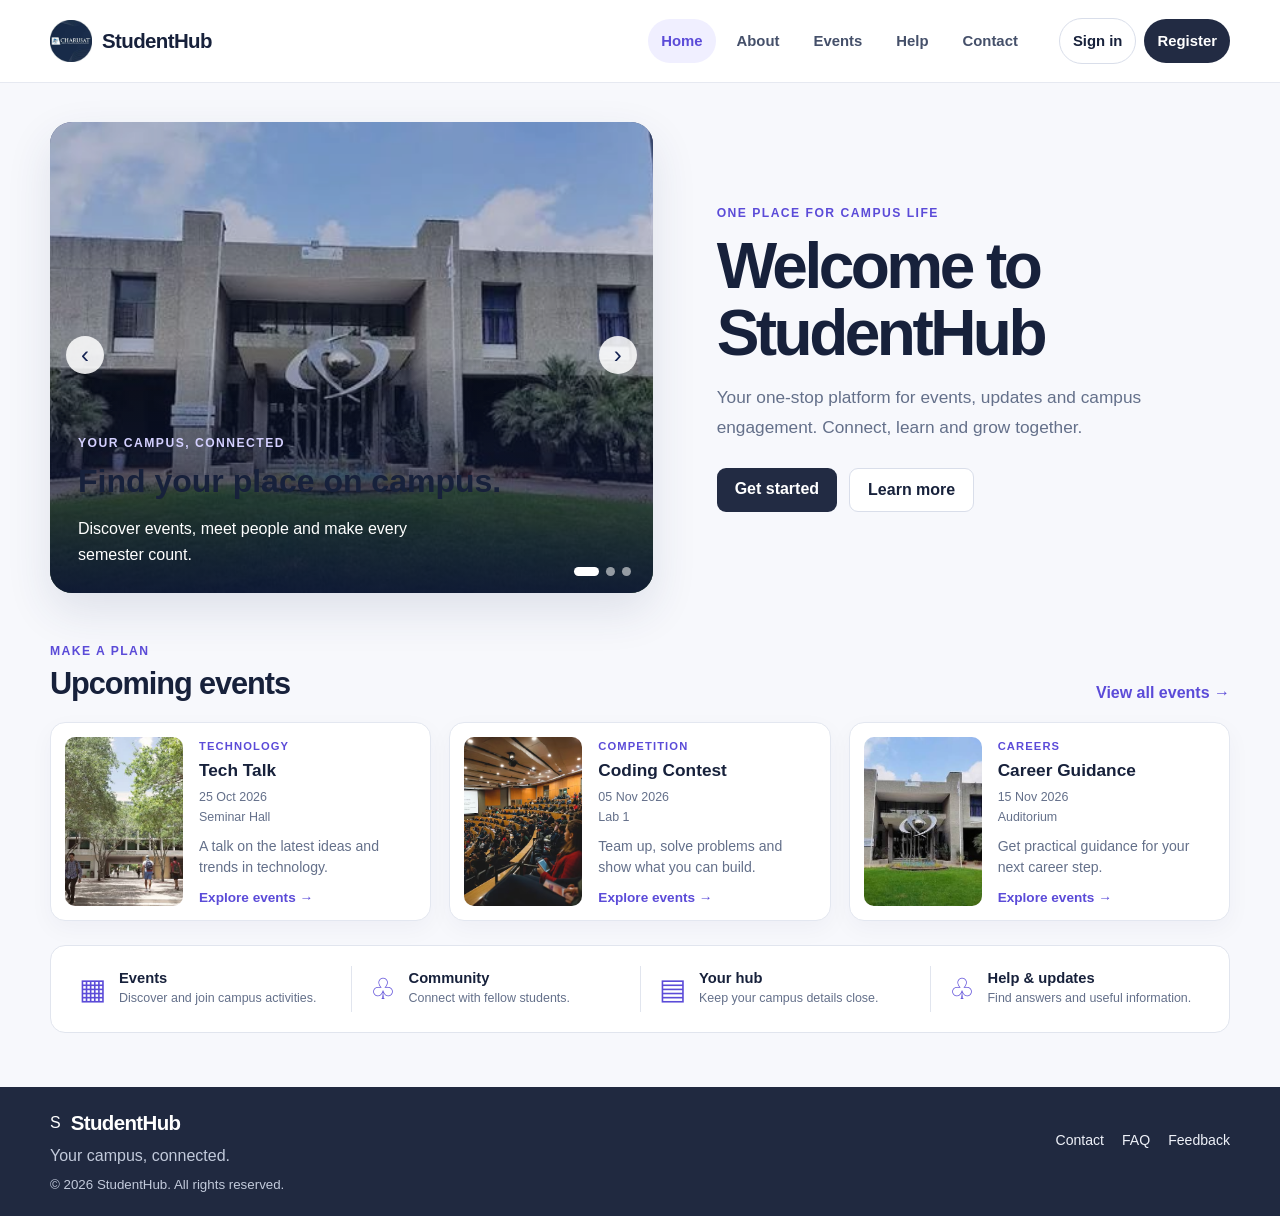
==== commit 9c7279a8: "practical 7" ====
--- a/pages/index.html
+++ b/pages/index.html
@@ -1,39 +1,88 @@
 <!doctype html>
 <html lang="en">
+
 <head>
     <meta charset="utf-8">
-    <meta name="viewport" content="width=device-width,initial-scale=1">
-    <title>Home | StudentHub</title>
+    <meta name="viewport" content="width=device-width, initial-scale=1">
+    <meta name="description" content="Find campus events, updates and opportunities with StudentHub.">
+    <title>StudentHub | Your campus, connected</title>
     <link rel="stylesheet" href="../css/style.css">
 </head>
-<body>
-    <header>
-        <div class="header-row">
-            <div class="brand"><img class="brand-logo" src="../images/logo.jpeg" alt="StudentHub logo"><p class="site-name">StudentHub</p></div>
-            <div class="header-actions"><button class="icon-button" type="button" data-theme-toggle aria-label="Switch color theme">☾</button><button class="menu-toggle" type="button" data-menu-toggle aria-expanded="false">☰ Menu</button></div>
+
+<body class="home-page">
+    <a class="skip-link" href="#main">Skip to content</a>
+    <header class="site-header">
+        <div class="header-row home-header-row">
+            <a class="brand" href="index.html" aria-label="StudentHub home">
+                <img class="brand-logo" src="../images/logo.jpeg" alt="">
+                <span class="site-name">StudentHub</span>
+            </a>
+            <div class="header-actions">
+                <button class="menu-toggle" type="button" data-menu-toggle aria-expanded="false" aria-controls="home-nav">☰ <span>Menu</span></button>
+            </div>
         </div>
-        <nav class="site-nav" aria-label="Main navigation"><ul><li><a href="index.html" aria-current="page">Home</a></li><li><a href="about.html">About</a></li><li><a href="register.html">Register</a></li><li><a href="login.html">Login</a></li><li><a href="dashboard.html">Dashboard</a></li><li><a href="events.html">Events</a></li><li><a href="students.html">Students</a></li><li><a href="profile.html">Profile</a></li><li><a href="contact.html">Contact</a></li><li><a href="admin.html">Admin</a></li><li><a href="faq.html">FAQ</a></li><li><a href="feedback.html">Feedback</a></li></ul></nav>
+        <nav id="home-nav" class="site-nav" aria-label="Main navigation">
+            <ul>
+                <li><a href="index.html" aria-current="page">Home</a></li>
+                <li><a href="about.html">About</a></li>
+                <li><a href="events.html">Events</a></li>
+                <li><a href="faq.html">Help</a></li>
+                <li><a href="contact.html">Contact</a></li>
+                <li><a class="nav-login" href="login.html">Sign in</a></li>
+                <li><a class="nav-register" href="register.html">Register</a></li>
+            </ul>
+        </nav>
     </header>
-    <section class="announcement" aria-label="Important announcement"><p><strong>Campus alert:</strong> Sports Meet registrations close on October 10.</p><button type="button" data-dismiss-banner aria-label="Dismiss announcement">×</button></section>
-    <main>
-        <section class="hero">
-            <div class="hero-text"><h1>Your campus life, all in one place.</h1><p>StudentHub brings your events, student services and important campus updates together in one friendly portal.</p><button class="button" type="button" data-open-modal>Explore StudentHub</button></div>
-            <aside class="hero-box"><h2>Coming up this week</h2><p><strong>Career Guidance Session</strong><br>October 12 · 2:00 PM</p><a class="button button--light" href="events.html">Explore events</a></aside>
-        </section>
-        <section class="section" aria-labelledby="slider-heading">
-            <h2 id="slider-heading">Campus moments</h2>
-            <div class="slider" aria-label="Campus image slider">
-                <article class="slide is-active"><img src="../images/image_main.jpeg" alt="Students collaborating on campus"><div class="slide-content"><h2>Learn together</h2><p>Find people, places and opportunities that help you grow.</p></div></article>
-                <article class="slide"><img src="../images/image1.jpeg" alt="Campus activity"><div class="slide-content"><h2>Take part</h2><p>Explore workshops, activities and events built for students.</p></div></article>
-                <article class="slide"><img src="../images/image2.avif" alt="Student community"><div class="slide-content"><h2>Stay connected</h2><p>Keep important campus information close at hand.</p></div></article>
-                <button class="slider-control prev" type="button" data-slider-prev aria-label="Previous image">‹</button><button class="slider-control next" type="button" data-slider-next aria-label="Next image">›</button>
-                <div class="slider-dots" aria-label="Choose slide"><button class="slider-dot is-active" type="button" aria-label="Show first image"></button><button class="slider-dot" type="button" aria-label="Show second image"></button><button class="slider-dot" type="button" aria-label="Show third image"></button></div>
+
+    <main id="main" class="home-main">
+        <section class="home-hero" aria-labelledby="hero-title">
+            <div class="slider" aria-label="Campus highlights" aria-roledescription="carousel">
+                <article class="slide is-active" aria-hidden="false">
+                    <img src="../images/image_main.jpeg" alt="Campus building surrounded by a green lawn">
+                    <div class="slide-content"><p class="eyebrow">Your campus, connected</p><h2>Find your place on campus.</h2><p>Discover events, meet people and make every semester count.</p></div>
+                </article>
+                <article class="slide" aria-hidden="true">
+                    <img src="../images/image1.jpeg" alt="Students and campus life">
+                    <div class="slide-content"><p class="eyebrow">Campus life</p><h2>More to learn. More to do.</h2><p>Keep up with the people, activities and opportunities around you.</p></div>
+                </article>
+                <article class="slide" aria-hidden="true">
+                    <img src="../images/image2.avif" alt="A view of student life at the university">
+                    <div class="slide-content"><p class="eyebrow">Made for students</p><h2>Everything happening, in one hub.</h2><p>Browse campus updates and find your next event.</p></div>
+                </article>
+                <button class="slider-control prev" type="button" data-slider-prev aria-label="Previous slide">‹</button>
+                <button class="slider-control next" type="button" data-slider-next aria-label="Next slide">›</button>
+                <div class="slider-dots" aria-label="Choose a slide">
+                    <button class="slider-dot is-active" type="button" aria-label="Show slide 1" aria-current="true"></button>
+                    <button class="slider-dot" type="button" aria-label="Show slide 2"></button>
+                    <button class="slider-dot" type="button" aria-label="Show slide 3"></button>
+                </div>
+            </div>
+            <div class="home-hero-copy">
+                <p class="eyebrow">One place for campus life</p>
+                <h1 id="hero-title">Welcome to StudentHub</h1>
+                <p class="lead">Your one-stop platform for events, updates and campus engagement. Connect, learn and grow together.</p>
+                <div class="actions"><a class="button" href="register.html">Get started</a><a class="button button--quiet" href="about.html">Learn more</a></div>
             </div>
         </section>
-        <section class="section"><h2>Everything students need</h2><div class="grid"><article class="card"><h3>Discover events</h3><p>Find workshops, campus activities and opportunities to connect.</p></article><article class="card"><h3>Stay organised</h3><p>Check your profile, announcements and upcoming tasks in one view.</p></article><article class="card"><h3>Get support</h3><p>Reach student services quickly whenever you have a question.</p></article></div></section>
+
+        <section class="section home-events" aria-labelledby="events-title">
+            <div class="section-head home-section-head"><div><p class="eyebrow">Make a plan</p><h2 id="events-title">Upcoming events</h2></div><a class="text-link" href="events.html">View all events <span aria-hidden="true">→</span></a></div>
+            <div class="home-event-grid">
+                <article class="home-event-card"><img src="../images/image1.jpeg" alt="" loading="lazy"><div><p class="event-label">Technology</p><h3>Tech Talk</h3><p class="event-meta"><time datetime="2026-10-25">25 Oct 2026</time><span>Seminar Hall</span></p><p>A talk on the latest ideas and trends in technology.</p><a href="events.html">Explore events <span aria-hidden="true">→</span></a></div></article>
+                <article class="home-event-card"><img src="../images/image2.avif" alt="" loading="lazy"><div><p class="event-label">Competition</p><h3>Coding Contest</h3><p class="event-meta"><time datetime="2026-11-05">05 Nov 2026</time><span>Lab 1</span></p><p>Team up, solve problems and show what you can build.</p><a href="events.html">Explore events <span aria-hidden="true">→</span></a></div></article>
+                <article class="home-event-card"><img src="../images/image_main.jpeg" alt="" loading="lazy"><div><p class="event-label">Careers</p><h3>Career Guidance</h3><p class="event-meta"><time datetime="2026-11-15">15 Nov 2026</time><span>Auditorium</span></p><p>Get practical guidance for your next career step.</p><a href="events.html">Explore events <span aria-hidden="true">→</span></a></div></article>
+            </div>
+        </section>
+
+        <section class="home-benefits" aria-label="Explore StudentHub">
+            <a href="events.html"><span class="benefit-icon" aria-hidden="true">▦</span><span><strong>Events</strong><small>Discover and join campus activities.</small></span></a>
+            <a href="students.html"><span class="benefit-icon" aria-hidden="true">♧</span><span><strong>Community</strong><small>Connect with fellow students.</small></span></a>
+            <a href="dashboard.html"><span class="benefit-icon" aria-hidden="true">▤</span><span><strong>Your hub</strong><small>Keep your campus details close.</small></span></a>
+            <a href="faq.html"><span class="benefit-icon" aria-hidden="true">♧</span><span><strong>Help &amp; updates</strong><small>Find answers and useful information.</small></span></a>
+        </section>
     </main>
-    <div class="modal" role="dialog" aria-modal="true" aria-labelledby="modal-title"><div class="modal-dialog"><button class="modal-close" type="button" data-close-modal aria-label="Close popup">×</button><h2 id="modal-title">Welcome to StudentHub</h2><p>Use StudentHub to discover campus events, manage your profile and access support when you need it.</p><a class="button" href="register.html">Create account</a></div></div>
-    <footer>&copy; 2026 StudentHub</footer>
+
+    <footer class="site-footer"><div class="home-footer-inner"><a class="brand" href="index.html"><span class="brand-mark">S</span><span class="site-name">StudentHub</span></a><p>Your campus, connected.</p><div class="footer-links"><a href="contact.html">Contact</a><a href="faq.html">FAQ</a><a href="feedback.html">Feedback</a></div><small>© <span data-year>2026</span> StudentHub. All rights reserved.</small></div></footer>
     <script src="../js/script.js"></script>
 </body>
 </html>
--- a/css/style.css
+++ b/css/style.css
@@ -1023,4 +1023,132 @@
     font-size: 0.72rem;
     font-weight: 800;
     vertical-align: middle;
-}+}
+
+/* ── Practical 7 — PHP server-response banner ── */
+.server-banner { margin: 0 0 20px; padding: 14px 18px; border-radius: 12px; font-weight: 700; font-size: 1rem; }
+.banner-success { background: #d1fae5; color: #065f46; border: 1px solid #6ee7b7; }
+.banner-error   { background: #fee2e2; color: #991b1b; border: 1px solid #fca5a5; }
+.dark-theme .banner-success { background: #064e3b; color: #6ee7b7; border-color: #065f46; }
+.dark-theme .banner-error   { background: #450a0a; color: #fca5a5; border-color: #991b1b; }
+
+/* StudentHub homepage (Practical 3/4) */
+.home-page {
+    --home-ink: #17213b;
+    --home-muted: #64708a;
+    --home-accent: #5b4bd8;
+    background: #f7f8fc;
+    color: var(--home-ink);
+}
+.home-page .site-header {
+    position: relative;
+    overflow: visible;
+    padding: 0 max(24px, calc((100% - 1180px) / 2));
+    color: var(--home-ink);
+    background: rgba(255,255,255,.96);
+    box-shadow: 0 1px 0 #e6e9f1;
+}
+.home-page .site-header::after { display: none; }
+.home-header-row { min-height: 82px; }
+.home-page .brand { color: var(--home-ink); text-decoration: none; }
+.home-page .brand-logo { width: 42px; height: 42px; border: 0; border-radius: 10px; }
+.home-page .site-name { margin: 0; color: var(--home-ink); font-size: 1.28rem; font-weight: 800; letter-spacing: -.03em; }
+.home-page .header-actions { margin-left: auto; }
+.home-page .menu-toggle { display: none; }
+.home-page .site-nav { position: absolute; z-index: 3; top: 0; right: max(24px, calc((100% - 1180px) / 2)); height: 82px; display: flex; align-items: center; }
+.home-page .site-nav ul { align-items: center; gap: 8px; }
+.home-page .site-nav a { padding: 10px 13px; color: #45506a; font-size: .93rem; font-weight: 650; }
+.home-page .site-nav a:hover, .home-page .site-nav a[aria-current="page"] { background: #f0efff; color: var(--home-accent); transform: none; }
+.home-page .site-nav .nav-login { margin-left: 20px; border: 1px solid #d9deea; color: var(--home-ink); }
+.home-page .site-nav .nav-register { background: #222b43; color: white; }
+.home-page .home-main { width: min(1180px, calc(100% - 48px)); min-height: 0; margin: 0 auto; padding: 40px 0 54px; border: 0; border-radius: 0; background: transparent; box-shadow: none; backdrop-filter: none; }
+.home-hero { display: grid; grid-template-columns: 1.08fr .92fr; align-items: center; gap: clamp(30px, 5vw, 68px); }
+.home-page .slider { min-width: 0; border-radius: 22px; aspect-ratio: 1.28; }
+.home-page .slide { min-height: 0; height: 100%; }
+.home-page .slide img { height: 100%; min-height: 0; object-fit: cover; }
+.home-page .slide-content { padding: 80px 28px 24px; }
+.home-page .slide-content .eyebrow { color: #d4d0ff; }
+.home-page .slide-content h2 { margin: 4px 0 6px; font-size: clamp(1.35rem, 2.5vw, 2rem); }
+.home-page .slide-content p { max-width: 38ch; }
+.home-page .slider-control { width: 38px; height: 38px; font-size: 1.5rem; }
+.home-page .home-hero-copy { padding: 16px 0; }
+.home-page .eyebrow { margin: 0 0 10px; color: var(--home-accent); font-size: .76rem; font-weight: 800; letter-spacing: .12em; text-transform: uppercase; }
+.home-page h1, .home-page h2, .home-page h3 { color: var(--home-ink); }
+.home-page h1 { max-width: 12ch; margin: 0 0 16px; font-size: clamp(2.5rem, 5vw, 4rem); line-height: 1.04; letter-spacing: -.055em; }
+.home-page .lead { max-width: 45ch; margin: 0; color: var(--home-muted); font-size: 1.08rem; line-height: 1.75; }
+.home-page .actions { display: flex; flex-wrap: wrap; gap: 12px; margin-top: 25px; }
+.home-page .button { padding: 12px 18px; border-radius: 9px; background: #222b43; box-shadow: none; }
+.home-page .button:hover { background: var(--home-accent); box-shadow: none; }
+.home-page .button--quiet { border: 1px solid #d9deea; background: #fff; color: var(--home-ink); }
+.home-page .button--quiet:hover { background: #f0efff; color: var(--home-accent); }
+.home-page .section { margin-top: 48px; }
+.home-section-head { display: flex; align-items: end; justify-content: space-between; gap: 16px; margin-bottom: 20px; }
+.home-section-head h2 { margin: 0; font-size: clamp(1.5rem, 2.4vw, 2rem); letter-spacing: -.035em; }
+.home-section-head .eyebrow { margin-bottom: 5px; }
+.home-page .text-link { color: var(--home-accent); font-weight: 750; text-decoration: none; white-space: nowrap; }
+.home-event-grid { display: grid; grid-template-columns: repeat(3, 1fr); gap: 18px; }
+.home-event-card { display: grid; grid-template-columns: 118px 1fr; gap: 16px; min-width: 0; padding: 14px; border: 1px solid #e3e7f0; border-radius: 15px; background: #fff; box-shadow: 0 8px 24px rgba(24,35,69,.04); }
+.home-event-card > img { width: 118px; height: 100%; min-height: 160px; border-radius: 10px; object-fit: cover; }
+.home-event-card h3 { margin: 0 0 7px; font-size: 1.08rem; }
+.home-event-card p { margin: 0 0 9px; color: var(--home-muted); font-size: .88rem; line-height: 1.5; }
+.home-event-card .event-label { margin: 1px 0 5px; color: var(--home-accent); font-size: .7rem; font-weight: 800; letter-spacing: .1em; text-transform: uppercase; }
+.home-event-card .event-meta { display: grid; gap: 2px; font-size: .78rem; }
+.home-event-card a { display: inline-block; margin-top: 3px; color: var(--home-accent); font-size: .85rem; font-weight: 750; text-decoration: none; }
+.home-benefits { display: grid; grid-template-columns: repeat(4, 1fr); margin-top: 24px; padding: 20px 10px; border: 1px solid #e1e5ee; border-radius: 15px; background: #fff; }
+.home-benefits > a { display: flex; align-items: center; gap: 13px; padding: 4px 18px; color: var(--home-ink); text-decoration: none; }
+.home-benefits > a + a { border-left: 1px solid #e1e5ee; }
+.benefit-icon { color: var(--home-accent); font-size: 1.8rem; line-height: 1; }
+.home-benefits strong, .home-benefits small { display: block; }
+.home-benefits strong { font-size: .92rem; }
+.home-benefits small { margin-top: 4px; color: var(--home-muted); font-size: .78rem; line-height: 1.4; }
+.home-page .site-footer { padding: 24px; background: #202940; text-align: left; }
+.home-footer-inner { display: grid; grid-template-columns: 1fr auto; align-items: center; gap: 8px 20px; width: min(1180px, 100%); margin: auto; }
+.home-page .site-footer .brand { color: white; }
+.home-page .site-footer .site-name { color: white; }
+.home-page .site-footer p { margin: 0; color: #c2cadb; }
+.home-page .footer-links { display: flex; gap: 18px; grid-column: 2; grid-row: 1 / span 2; }
+.home-page .footer-links a { color: #eef1f8; font-size: .88rem; text-decoration: none; }
+.home-page .site-footer small { color: #c2cadb; }
+.home-page .skip-link { position: absolute; top: -50px; left: 16px; z-index: 20; padding: 10px 14px; border-radius: 8px; background: white; color: #17213b; }
+.home-page .skip-link:focus { top: 10px; }
+.home-page.dark-theme { background: #11172a; color: #edf0ff; }
+.home-page.dark-theme .site-header, .home-page.dark-theme .home-event-card, .home-page.dark-theme .home-benefits { background: #202944; }
+.home-page.dark-theme .site-name, .home-page.dark-theme .site-nav a, .home-page.dark-theme h1, .home-page.dark-theme h2, .home-page.dark-theme h3, .home-page.dark-theme .home-benefits > a { color: #edf0ff; }
+.home-page.dark-theme .home-event-card, .home-page.dark-theme .home-benefits, .home-page.dark-theme .home-benefits > a + a { border-color: #3a4666; }
+.home-page.dark-theme .lead, .home-page.dark-theme .home-event-card p, .home-page.dark-theme .home-benefits small { color: #bdc7e2; }
+@media (max-width: 900px) {
+    .home-page .site-nav { position: static; height: auto; justify-content: flex-end; padding: 0 0 14px; }
+    .home-header-row { min-height: 70px; }
+    .home-hero { grid-template-columns: 1fr; }
+    .home-page .slider { aspect-ratio: 1.8; }
+    .home-page .home-hero-copy { padding: 0; }
+    .home-event-grid { grid-template-columns: 1fr; }
+    .home-event-card { grid-template-columns: 150px 1fr; }
+    .home-event-card > img { width: 150px; min-height: 145px; }
+}
+@media (max-width: 680px) {
+    .home-page .site-header { padding: 0 18px; }
+    .home-page .menu-toggle { display: block; border-color: #d9deea; background: #fff; color: var(--home-ink); }
+    .home-page .site-nav { display: none; padding: 0 0 14px; }
+    .home-page .site-nav.is-open { display: block; margin: 0; }
+    .home-page .site-nav ul { display: grid; grid-template-columns: repeat(2, 1fr); gap: 4px; }
+    .home-page .site-nav a { padding: 10px; }
+    .home-page .site-nav .nav-login { margin: 0; }
+    .home-page .home-main { width: calc(100% - 32px); padding-top: 22px; }
+    .home-page .slider { aspect-ratio: 1.12; }
+    .home-page .slide-content { padding: 65px 20px 20px; }
+    .home-page .slider-control.prev { left: 10px; }
+    .home-page .slider-control.next { right: 10px; }
+    .home-page .home-section-head { align-items: start; }
+    .home-event-card { grid-template-columns: 100px 1fr; gap: 12px; padding: 11px; }
+    .home-event-card > img { width: 100px; min-height: 150px; }
+    .home-benefits { grid-template-columns: repeat(2, 1fr); gap: 14px 0; padding: 16px 8px; }
+    .home-benefits > a { padding: 4px 10px; }
+    .home-benefits > a + a { border-left: 0; }
+    .home-benefits > a:nth-child(even) { border-left: 1px solid #e1e5ee; }
+    .home-footer-inner { grid-template-columns: 1fr; }
+    .home-page .footer-links { grid-column: 1; grid-row: auto; }
+}
+@media (prefers-reduced-motion: reduce) {
+    .home-page *, .home-page *::before, .home-page *::after { scroll-behavior: auto !important; animation-duration: .01ms !important; transition-duration: .01ms !important; }
+}
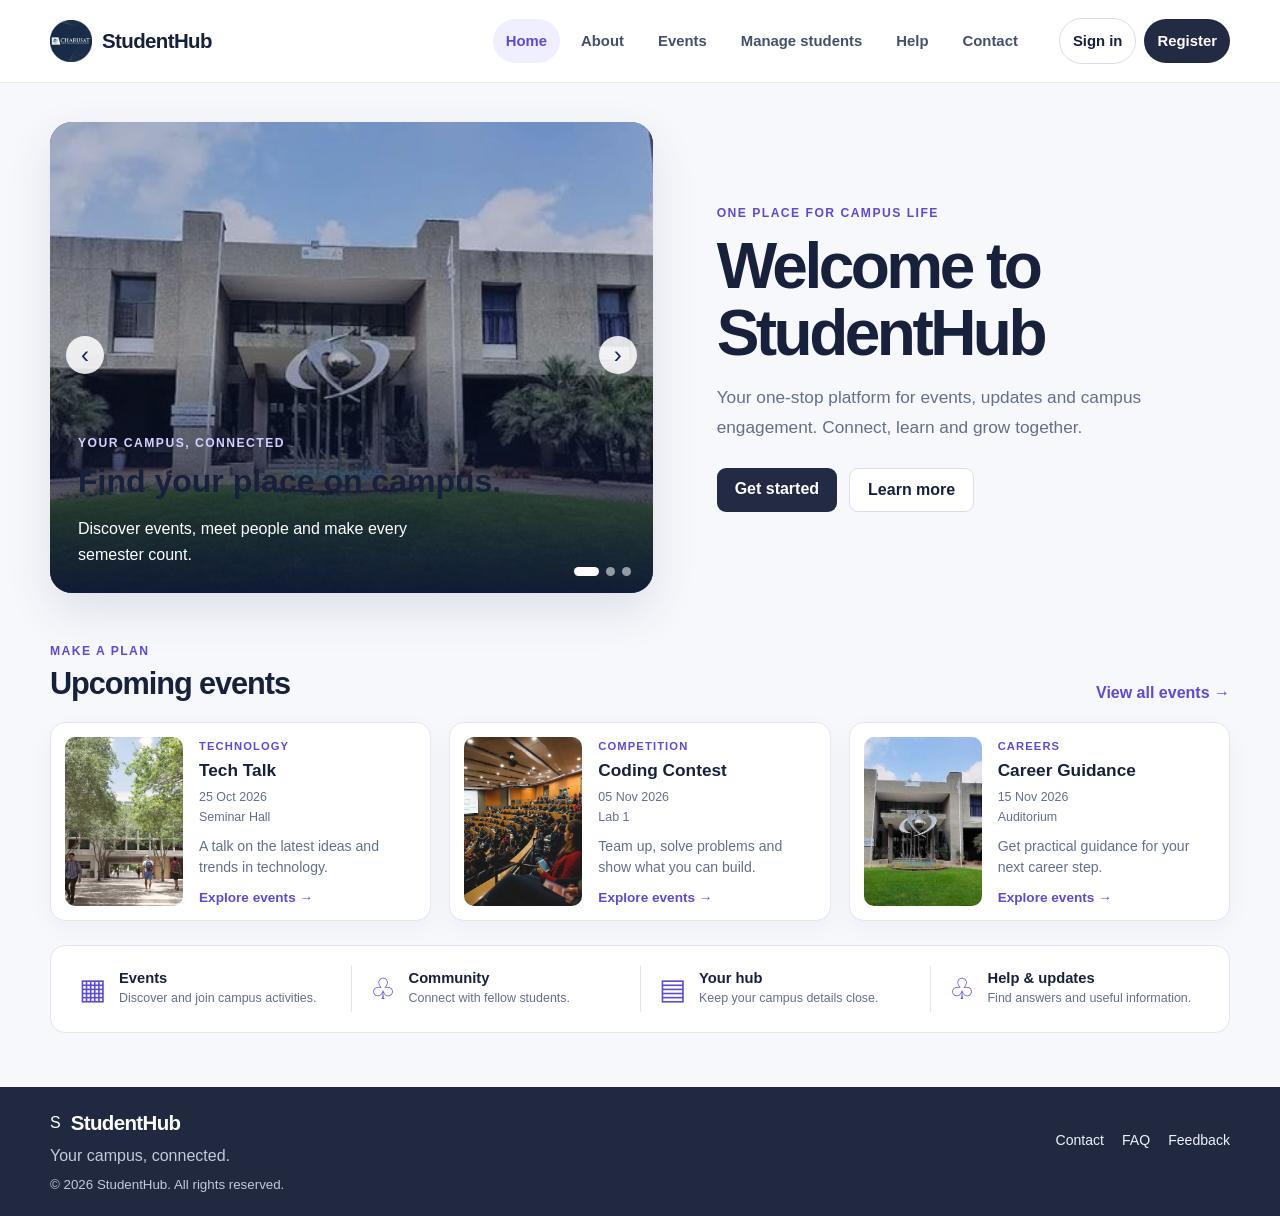
==== commit 51ed0f00: "Add Practical 11 student CRUD management" ====
--- a/pages/index.html
+++ b/pages/index.html
@@ -26,10 +26,11 @@
                 <li><a href="index.html" aria-current="page">Home</a></li>
                 <li><a href="about.html">About</a></li>
                 <li><a href="events.html">Events</a></li>
+                <li><a href="student_management.php">Manage students</a></li>
                 <li><a href="faq.html">Help</a></li>
                 <li><a href="contact.html">Contact</a></li>
                 <li><a class="nav-login" href="login.html">Sign in</a></li>
-                <li><a class="nav-register" href="register.html">Register</a></li>
+                <li><a class="nav-register" href="register.php">Register</a></li>
             </ul>
         </nav>
     </header>
@@ -61,7 +62,7 @@
                 <p class="eyebrow">One place for campus life</p>
                 <h1 id="hero-title">Welcome to StudentHub</h1>
                 <p class="lead">Your one-stop platform for events, updates and campus engagement. Connect, learn and grow together.</p>
-                <div class="actions"><a class="button" href="register.html">Get started</a><a class="button button--quiet" href="about.html">Learn more</a></div>
+                <div class="actions"><a class="button" href="register.php">Get started</a><a class="button button--quiet" href="about.html">Learn more</a></div>
             </div>
         </section>
 
@@ -77,7 +78,7 @@
         <section class="home-benefits" aria-label="Explore StudentHub">
             <a href="events.html"><span class="benefit-icon" aria-hidden="true">▦</span><span><strong>Events</strong><small>Discover and join campus activities.</small></span></a>
             <a href="students.html"><span class="benefit-icon" aria-hidden="true">♧</span><span><strong>Community</strong><small>Connect with fellow students.</small></span></a>
-            <a href="dashboard.html"><span class="benefit-icon" aria-hidden="true">▤</span><span><strong>Your hub</strong><small>Keep your campus details close.</small></span></a>
+            <a href="student_dashboard.php"><span class="benefit-icon" aria-hidden="true">▤</span><span><strong>Your hub</strong><small>Keep your campus details close.</small></span></a>
             <a href="faq.html"><span class="benefit-icon" aria-hidden="true">♧</span><span><strong>Help &amp; updates</strong><small>Find answers and useful information.</small></span></a>
         </section>
     </main>
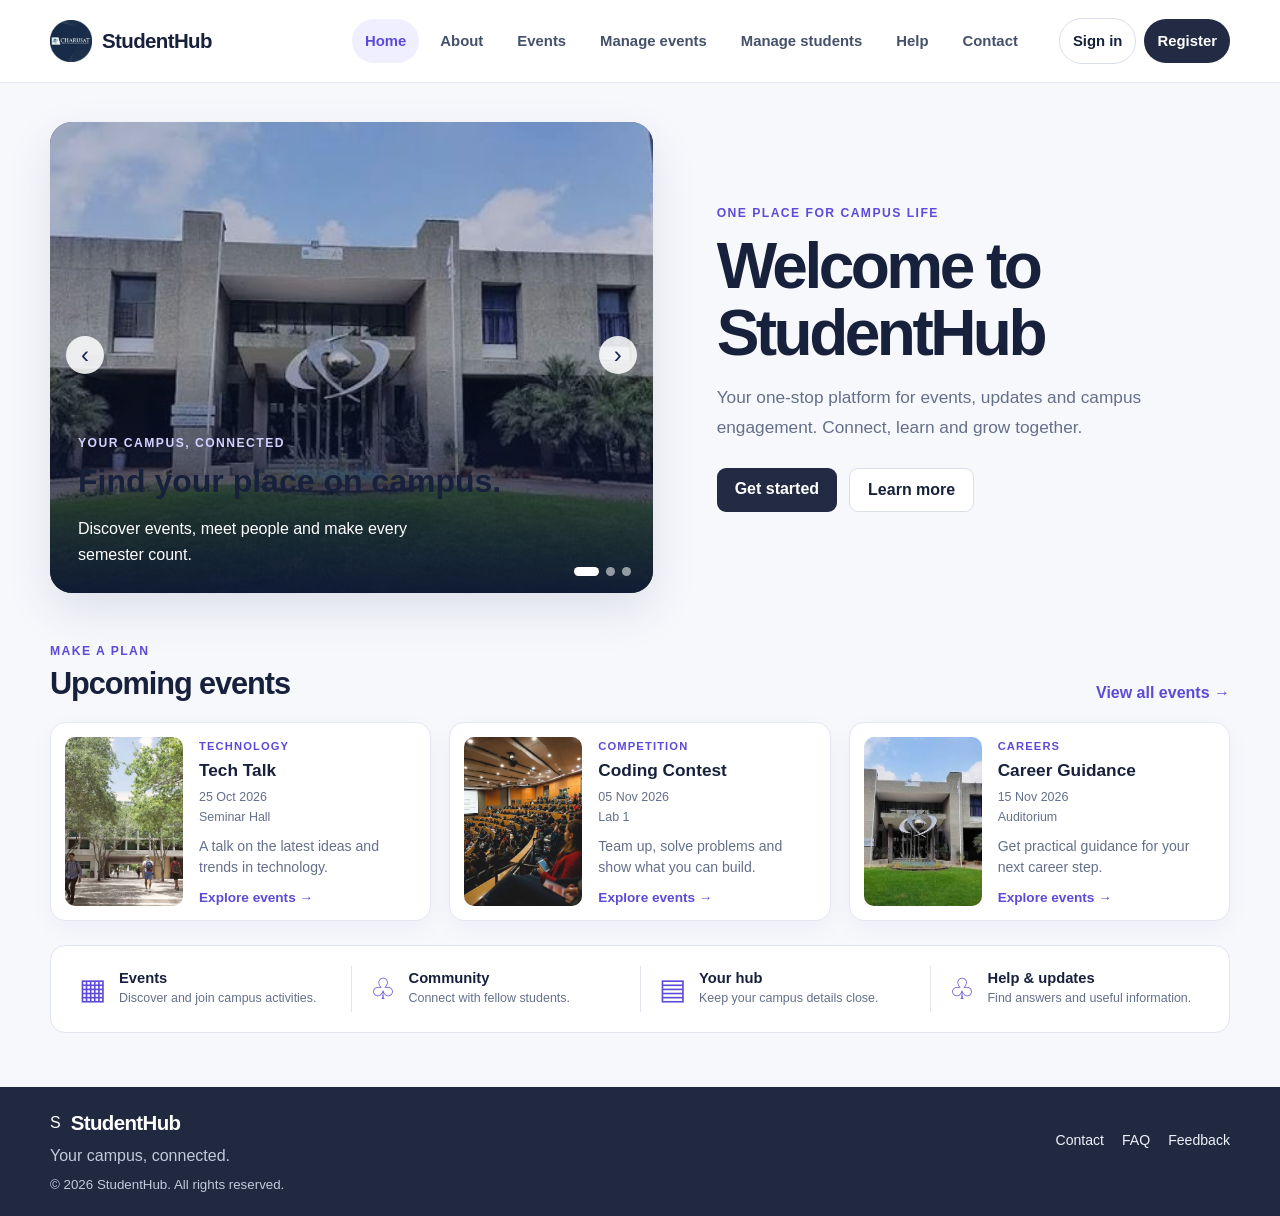
==== commit d7a1c929: "Add Practical 12 event management" ====
--- a/pages/index.html
+++ b/pages/index.html
@@ -26,6 +26,7 @@
                 <li><a href="index.html" aria-current="page">Home</a></li>
                 <li><a href="about.html">About</a></li>
                 <li><a href="events.html">Events</a></li>
+                <li><a href="event_management.php">Manage events</a></li>
                 <li><a href="student_management.php">Manage students</a></li>
                 <li><a href="faq.html">Help</a></li>
                 <li><a href="contact.html">Contact</a></li>
